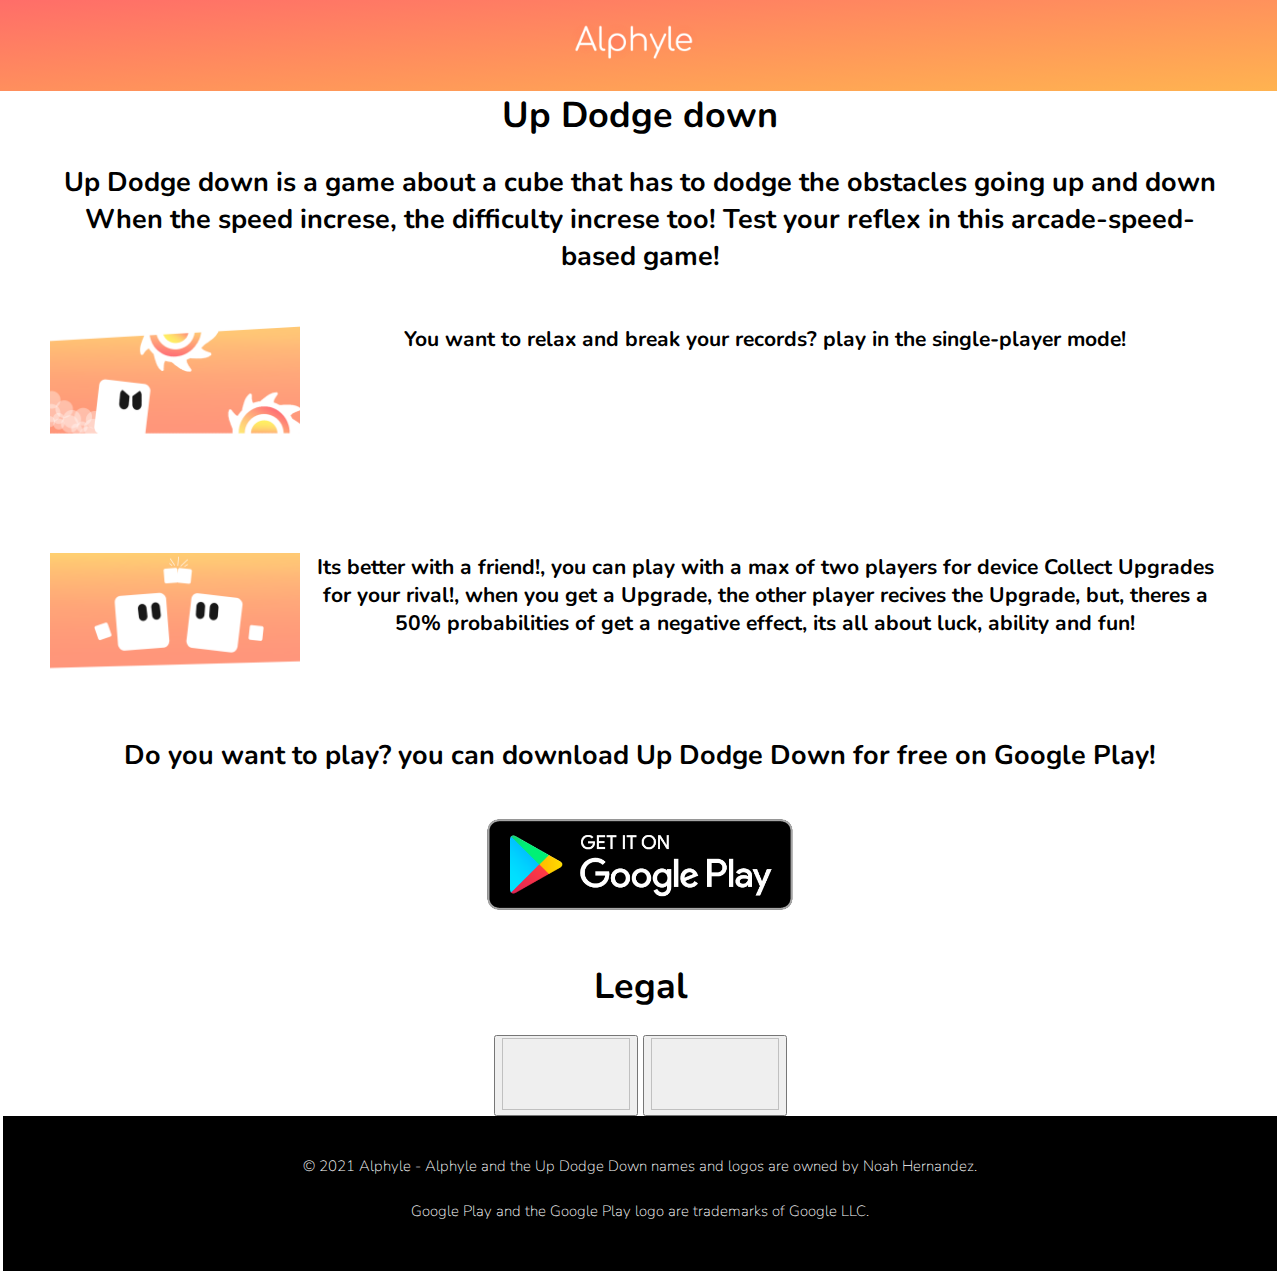
==== Up Dodge Down/Up Dodge Down.html @ f9787944 "Add files via upload" ====
<!DOCTYPE html>

<html>
    <head>
        <script>
            function Home(){
              window.location.href = "../index.html";
            }
            
            function Toc_UDD(){
                window.location.href = "Terms And Conditions/Tac_UDD.html";
            }

            function PP_UDD(){
                window.location.href = "Privacy Policy/PP_UDD.html";
            }
            
        </script> 

        <button class="tab" class="Home" onclick="Home()"><img class="tab_img" src="../../res/images/AlphyleB.png" width = "128" height = "72"></button>

        <title>Up Dodge Down</title>
    
        <!--Google Fonts nunito-->
        <link rel="preconnect" href="https://fonts.googleapis.com">
        <link rel="preconnect" href="https://fonts.gstatic.com" crossorigin>
        <link href="https://fonts.googleapis.com/css2?family=Nunito:ital,wght@0,200;0,300;0,400;0,600;0,700;0,800;0,900;1,200;1,300;1,400;1,600;1,700;1,800;1,900&display=swap" rel="stylesheet">
    
        <meta name="viewport" content="width=device-width", initial-scale="1.0">
    
        <!--CSS-->
        <link rel="stylesheet" href="Up Dodge Down.css">

        <!--Js-->
    
        <link rel="icon" href="../res/images/AbstraltaIconCir.png">
    </head>

    <body>
        <div>
            <h1>Up Dodge down</h1>
        </div>

        <div>
            <h2>Up Dodge down is a game about a cube that has to dodge the obstacles going up and down
                When the speed increse, the difficulty increse too!
                Test your reflex in this arcade-speed-based game!</h2>
        </div>


        <div class="explain1">
            <div class="image1">
                <img class="image" src="../res/images/SinglePlayer.png" width = "250" height = "auto">

            </div>

            <div>
                <h3>You want to relax and break your records? play in the single-player mode!</h3>
            </div>
        </div>


        <div class="explain2">
            <div class="image2">
                <img class="image" src="../res/images/DuosMode.png" width = "250" height = "auto">
            </div>

            <div>
                <h3>
                    Its better with a friend!, you can play with a max of two players for device
                    
                    Collect Upgrades for your rival!, when you get a Upgrade, the other player recives the Upgrade, but, 
                    theres a 50% probabilities of get a negative effect, its all about luck, ability and fun!</h3>
            </div>
        </div>

        <div class="want_to_play">
            <h2>Do you want to play? you can download Up Dodge Down for free on Google Play!</h2>
        </div>

        <div class="GooglePlayBadgeDIV">
            <a class="GooglePlayBadge" href="https://play.google.com/store/apps/details?id=com.Alphyle.UpDodgeDown", target="_blank">
              <img src="../res/images/google-play-badge.png" alt="Google Play Badge" style="max-width:100%;height:auto;" width = "350" height = "auto">
            </a>
        </div>

        <!--<div>
            <h1>Coming Soon to Up Dodge Down</h1>
        </div>

        <div>
            <h2>Axolotl Adventure</h2>
        </div>

        <div>
            <iframe class="yt video" src="https://www.youtube.com/embed/XZ9lMF80Qek?autoplay=1" width="720" height="400"></iframe>
        </div>

        <div>
            <h4>This update is still in planing, everything you see there may be different (or totally different in the final version)</h4>
        </div>-->

        <div>
            <h1>
                Legal
            </h1>

            <button class="TaC" onclick="Toc_UDD()">
                <img class="tab_img" width = "128" height = "72">
            </button>

            <button class="PP" onclick="PP_UDD()">
                <img class="tab_img" width = "128" height = "72">
            </button>

        </div>
        

     <!--FOOTER-->
        
            <footer class="footer">

                <h5 class="Copyright">© 2021 Alphyle - Alphyle and the Up Dodge Down names and logos are owned by Noah Hernandez.</h5>

                <h5 class="Copyright">Google Play and the Google Play logo are trademarks of Google LLC.</h5>

            </footer>
        


    </body>
</html>
---- Up Dodge Down/Up Dodge Down.css ----
.all{
    background-image: linear-gradient(rgb(255, 106, 106), rgb(255, 179, 80));
    background-size: 100%;
}

body{
   background: rgba(0, 0, 0, 0);
   margin: 50px;
   color: #000000;
   font-family: 'Nunito', sans-serif;

   background-size: auto;
   background-position-y: -700px;
   background-repeat: no-repeat;

   font-weight: normal;
   text-align: center;
   font-size: 18px;
}

.tab {
    background-color: rgb(0, 0, 0);
    
    color: white;
    float: left;
    border: none;
    outline: none;
    cursor: pointer;

    padding: 10px 40px;
    /*width: 14%;
    height: 5px;*/

    width: 109%;
    height: 100px;

    margin-inline: -5%;

    margin-top: -5%;
    

  }

.tab_img{
    image-resolution: 20%;
}

.tab:hover{
    /*background-color: rgba(0, 0, 0, 0.138)*/
    background-image: linear-gradient(to bottom right, rgb(255, 106, 106), rgb(255, 179, 80));
  }


.image1{
    float: left;
  }

.image2{
    float: left;
}

.image{
    width: 250px;
    height: auto;
}

.explain1{
    margin-top: 50px;
}

.explain2{
    margin-top: 200px;
}

.want_to_play{
    margin-top: 100px;

}



.PP{
}

.TaC{
}



/*Google Play Badge*/
.GooglePlayBadgeDIV{
    display: flex;
    align-items: center;
    justify-content: center;

}

.GooglePlayBadge{

    max-width: 50%;
    height: 50%;
}


/*.yt video{
    position: relative; padding-bottom: 56.25%; padding-top: 30px; height: 0; overflow: hidden; 
}

/*Footer & Copyright notice*/
.footer{
    bottom: 0;
    background: rgba(0,0,0,1);
    padding-bottom: 25px;
    padding-top: 15px;
    margin: auto;
    margin-left: auto;

    margin-bottom: -5%;

    margin-inline: -4%;

    align-items: center;
    justify-content: center;
}

.Copyright{
    font-size: 15px;
    font-weight: lighter;
    text-align: center;
    color: rgb(255, 255, 255);
    

}
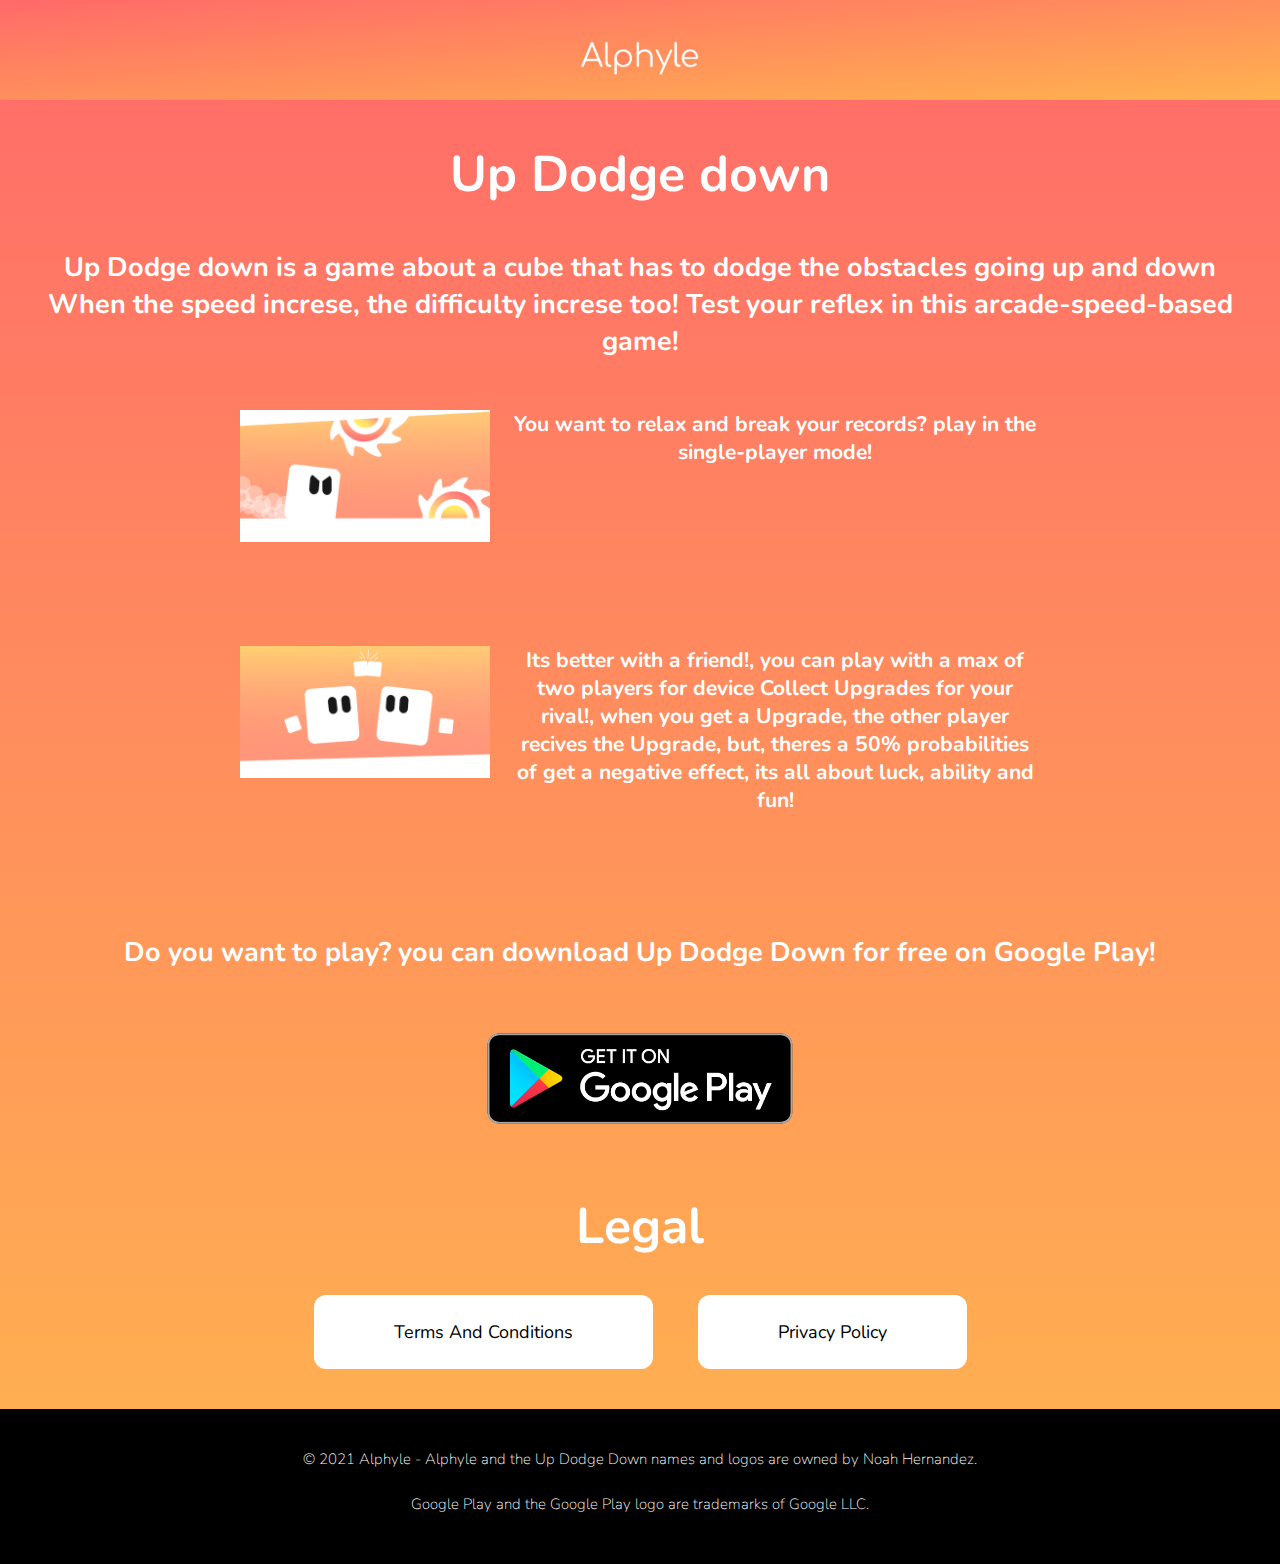
==== commit 0cb97da7: "Add files via upload" ====
--- a/Up Dodge Down/Up Dodge Down.html
+++ b/Up Dodge Down/Up Dodge Down.html
@@ -1,6 +1,6 @@
 <!DOCTYPE html>
 
-<html>
+<html class="all">
     <head>
         <script>
             function Home(){
@@ -17,7 +17,7 @@
             
         </script> 
 
-        <button class="tab" class="Home" onclick="Home()"><img class="tab_img" src="../../res/images/AlphyleB.png" width = "128" height = "72"></button>
+        <button class="tab" class="Home" onclick="Home()"><img class="tab_img" src="../res/images/AlphyleB.png" width = "128" height = "72"></button>
 
         <title>Up Dodge Down</title>
     
@@ -37,11 +37,11 @@
     </head>
 
     <body>
-        <div>
+        <div class="body_content">
             <h1>Up Dodge down</h1>
         </div>
 
-        <div>
+        <div class="body_content">
             <h2>Up Dodge down is a game about a cube that has to dodge the obstacles going up and down
                 When the speed increse, the difficulty increse too!
                 Test your reflex in this arcade-speed-based game!</h2>
@@ -54,7 +54,7 @@
 
             </div>
 
-            <div>
+            <div class="explain1_text">
                 <h3>You want to relax and break your records? play in the single-player mode!</h3>
             </div>
         </div>
@@ -65,7 +65,7 @@
                 <img class="image" src="../res/images/DuosMode.png" width = "250" height = "auto">
             </div>
 
-            <div>
+            <div class="explain2_text">
                 <h3>
                     Its better with a friend!, you can play with a max of two players for device
                     
@@ -74,11 +74,11 @@
             </div>
         </div>
 
-        <div class="want_to_play">
+        <div class="body_content" class="want_to_play">
             <h2>Do you want to play? you can download Up Dodge Down for free on Google Play!</h2>
         </div>
 
-        <div class="GooglePlayBadgeDIV">
+        <div class="body_content" class="GooglePlayBadgeDIV">
             <a class="GooglePlayBadge" href="https://play.google.com/store/apps/details?id=com.Alphyle.UpDodgeDown", target="_blank">
               <img src="../res/images/google-play-badge.png" alt="Google Play Badge" style="max-width:100%;height:auto;" width = "350" height = "auto">
             </a>
@@ -100,18 +100,14 @@
             <h4>This update is still in planing, everything you see there may be different (or totally different in the final version)</h4>
         </div>-->
 
-        <div>
+        <div class="body_content">
             <h1>
                 Legal
             </h1>
 
-            <button class="TaC" onclick="Toc_UDD()">
-                <img class="tab_img" width = "128" height = "72">
-            </button>
+            <button class="TaC" onclick="Toc_UDD()">Terms And Conditions</button> 
 
-            <button class="PP" onclick="PP_UDD()">
-                <img class="tab_img" width = "128" height = "72">
-            </button>
+            <button class="PP" onclick="PP_UDD()">Privacy Policy</button>
 
         </div>
         
--- a/Up Dodge Down/Up Dodge Down.css
+++ b/Up Dodge Down/Up Dodge Down.css
@@ -2,12 +2,13 @@
 .all{
     background-image: linear-gradient(rgb(255, 106, 106), rgb(255, 179, 80));
     background-size: 100%;
+    overflow-x: hidden;
 }
 
 body{
    background: rgba(0, 0, 0, 0);
-   margin: 50px;
-   color: #000000;
+   margin: 0px;
+   color: #ffffff;
    font-family: 'Nunito', sans-serif;
 
    background-size: auto;
@@ -17,28 +18,29 @@
    font-weight: normal;
    text-align: center;
    font-size: 18px;
+
+
+}
+
+h1{
+    color: white;
+    font-size: 50px;
 }
 
 .tab {
     background-color: rgb(0, 0, 0);
+    color: white;
     
-    color: white;
-    float: left;
     border: none;
     outline: none;
     cursor: pointer;
 
-    padding: 10px 40px;
-    /*width: 14%;
-    height: 5px;*/
+    padding: 20px 10px;
 
-    width: 109%;
+    width: 100%;
     height: 100px;
 
-    margin-inline: -5%;
-
-    margin-top: -5%;
-    
+    margin-inline: -5%;    
 
   }
 
@@ -67,11 +69,31 @@
 
 .explain1{
     margin-top: 50px;
+
+    margin-left: 240px;
+    margin-right: 240px;
 }
 
+.explain1_text{
+    margin-left: 200px;
+    padding-left: 70px;
+}
+
+
 .explain2{
-    margin-top: 200px;
+    margin-top: 180px;
+
+    margin-left: 240px;
+    margin-right: 240px;
+
+    margin-bottom: 120px;
 }
+
+.explain2_text{
+    margin-left: 200px;
+    padding-left: 70px;
+}
+
 
 .want_to_play{
     margin-top: 100px;
@@ -80,12 +102,9 @@
 
 
 
-.PP{
+.body_content{
+    margin: 40px;
 }
-
-.TaC{
-}
-
 
 
 /*Google Play Badge*/
@@ -100,6 +119,49 @@
 
     max-width: 50%;
     height: 50%;
+}
+
+
+.TaC{
+    background-color: rgb(255, 255, 255);
+    border: none;
+    outline: none;
+    cursor: pointer;
+
+    color: rgb(0, 0, 0);
+    padding: 25px 80px;
+    text-align: center;
+    font-size: 18px;
+    font-family: 'Nunito', sans-serif;
+    font-weight: normal;
+
+    border-radius: 12px;
+
+    margin-right: 20px;
+
+}
+
+.PP{
+    
+    background-color: rgb(255, 255, 255);
+    border: none;
+    outline: none;
+    cursor: pointer;
+
+    color: rgb(0, 0, 0);
+    padding: 25px 80px;
+    text-align: center;
+    font-size: 18px;
+    font-family: 'Nunito', sans-serif;
+    font-weight: normal;
+    
+    border-radius: 12px;
+
+    margin-left: 20px;
+
+
+
+
 }
 
 
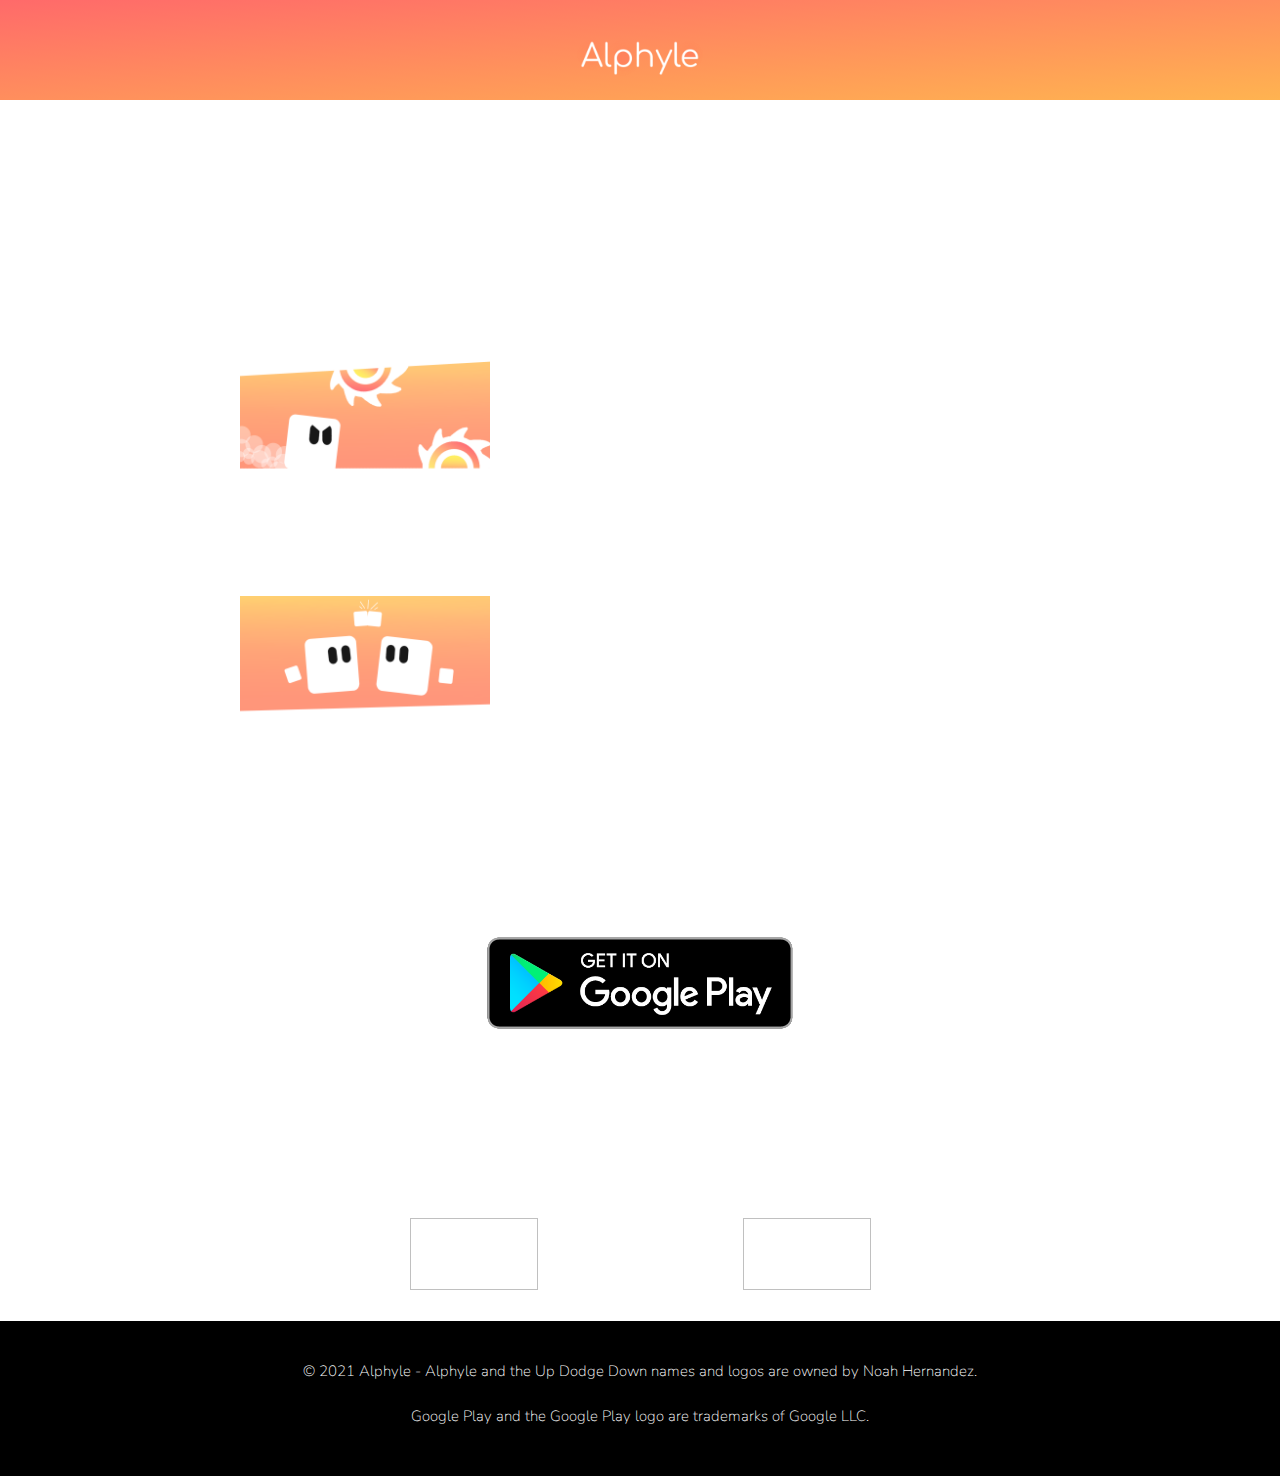
==== commit 2c496c1d: "Update Up Dodge Down.html" ====
--- a/Up Dodge Down/Up Dodge Down.html
+++ b/Up Dodge Down/Up Dodge Down.html
@@ -1,6 +1,6 @@
 <!DOCTYPE html>
 
-<html class="all">
+<html>
     <head>
         <script>
             function Home(){
@@ -8,7 +8,7 @@
             }
             
             function Toc_UDD(){
-                window.location.href = "Terms And Conditions/Tac_UDD.html";
+                window.location.href = "Terms And Conditions/TaC_UDD.html";
             }
 
             function PP_UDD(){
@@ -17,7 +17,7 @@
             
         </script> 
 
-        <button class="tab" class="Home" onclick="Home()"><img class="tab_img" src="../res/images/AlphyleB.png" width = "128" height = "72"></button>
+        <button class="tab" class="Home" onclick="Home()"><img class="tab_img" src="../../res/images/AlphyleB.png" width = "128" height = "72"></button>
 
         <title>Up Dodge Down</title>
     
@@ -37,11 +37,11 @@
     </head>
 
     <body>
-        <div class="body_content">
+        <div>
             <h1>Up Dodge down</h1>
         </div>
 
-        <div class="body_content">
+        <div>
             <h2>Up Dodge down is a game about a cube that has to dodge the obstacles going up and down
                 When the speed increse, the difficulty increse too!
                 Test your reflex in this arcade-speed-based game!</h2>
@@ -54,7 +54,7 @@
 
             </div>
 
-            <div class="explain1_text">
+            <div>
                 <h3>You want to relax and break your records? play in the single-player mode!</h3>
             </div>
         </div>
@@ -65,7 +65,7 @@
                 <img class="image" src="../res/images/DuosMode.png" width = "250" height = "auto">
             </div>
 
-            <div class="explain2_text">
+            <div>
                 <h3>
                     Its better with a friend!, you can play with a max of two players for device
                     
@@ -74,11 +74,11 @@
             </div>
         </div>
 
-        <div class="body_content" class="want_to_play">
+        <div class="want_to_play">
             <h2>Do you want to play? you can download Up Dodge Down for free on Google Play!</h2>
         </div>
 
-        <div class="body_content" class="GooglePlayBadgeDIV">
+        <div class="GooglePlayBadgeDIV">
             <a class="GooglePlayBadge" href="https://play.google.com/store/apps/details?id=com.Alphyle.UpDodgeDown", target="_blank">
               <img src="../res/images/google-play-badge.png" alt="Google Play Badge" style="max-width:100%;height:auto;" width = "350" height = "auto">
             </a>
@@ -100,14 +100,18 @@
             <h4>This update is still in planing, everything you see there may be different (or totally different in the final version)</h4>
         </div>-->
 
-        <div class="body_content">
+        <div>
             <h1>
                 Legal
             </h1>
 
-            <button class="TaC" onclick="Toc_UDD()">Terms And Conditions</button> 
+            <button class="TaC" onclick="Toc_UDD()">
+                <img class="tab_img" width = "128" height = "72">
+            </button>
 
-            <button class="PP" onclick="PP_UDD()">Privacy Policy</button>
+            <button class="PP" onclick="PP_UDD()">
+                <img class="tab_img" width = "128" height = "72">
+            </button>
 
         </div>
         
@@ -125,4 +129,4 @@
 
 
     </body>
-</html>+</html>
